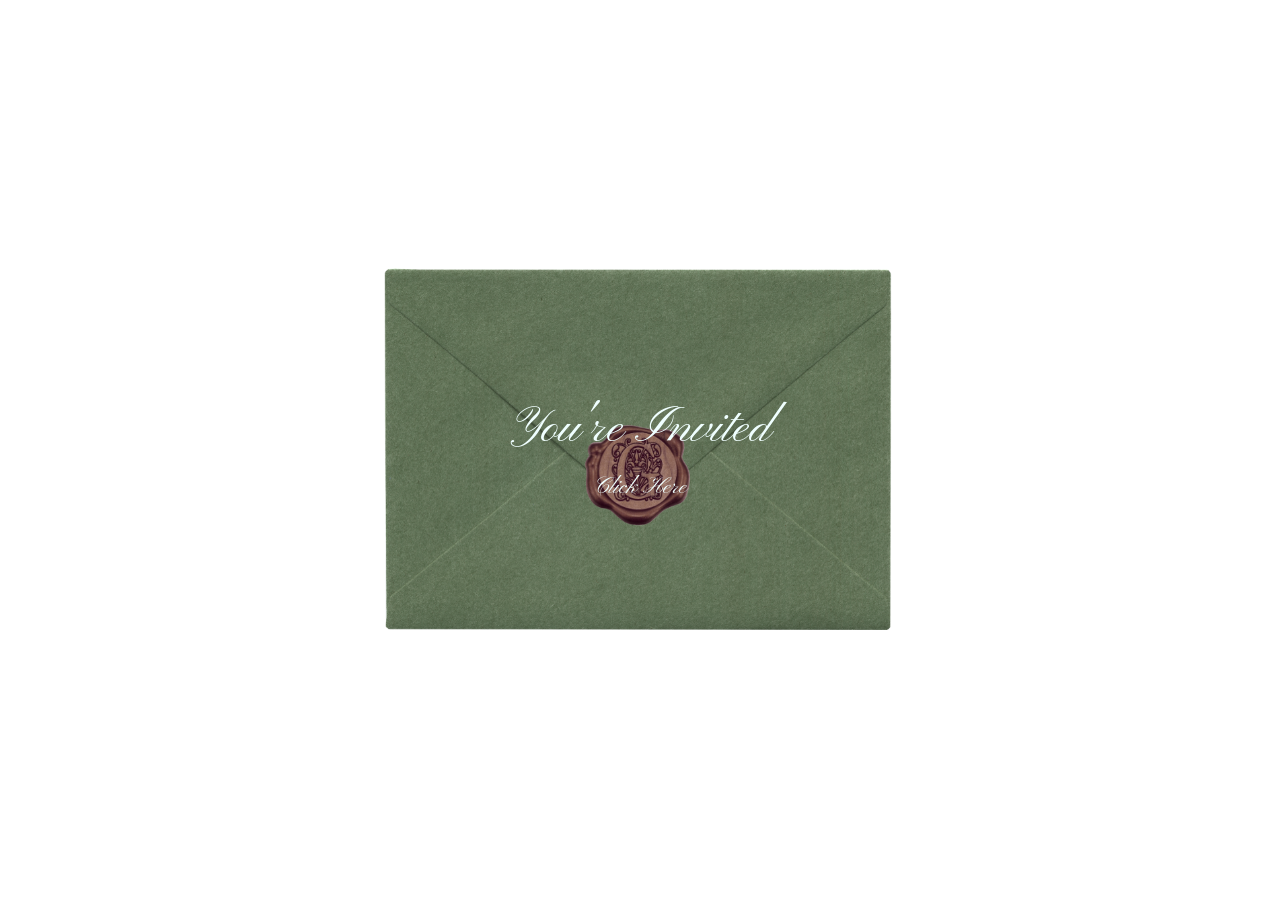
==== index.html @ 356a2af8 "first commit" ====
<!DOCTYPE html>
<html lang="en">
  <head>
    <meta charset="UTF-8" />
    <meta name="viewport" content="width=device-width, initial-scale=1.0"/>
    <title>jmgenterweddinginvited.us - Home</title>
    <link rel="preconnect" href="https://fonts.googleapis.com">
    <link rel="preconnect" href="https://fonts.gstatic.com" crossorigin>
    <link href="https://fonts.googleapis.com/css2?family=Pinyon+Script&display=swap" rel="stylesheet">
    <link rel="stylesheet" href="styles.css" />
  </head>
  <body>
   <div class="container">

    <!-- Background video -->
    <video class="video-bg" autoplay muted loop>
        <source src="tall grass sunset.mp4" type="video/mp4">
    </video>

    <!-- Foreground image -->
    <img class="foreground-image" src="cover.png" alt="envelope">

    <!-- Text overlay -->
    <div class="overlay">
        <p class="youreinvited">You're Invited</p>
        <p class="clickhere">
    <a href="openinvitation.html">Click Here</a>
</p>
    </div>

</div>
  </body>
</html>
---- styles.css ----
/* reset */
@media (max-width: 768px) {

    .foreground-image {
        width: 85vw;
    }

    .overlay {
        gap: 10px;
    }

    .youreinvited {
        font-size: 32px;
        letter-spacing: 2px;
    }

    .clickhere {
        font-size: 18px;
    }
}

* {
    margin: 0;
    padding: 0;
    box-sizing: border-box;
}

body {
    overflow-x: hidden;
}
.container {
    position: relative;
    min-height: 100vh;
    overflow: hidden;
    display: flex;
    justify-content: center;
    align-items: center;
}

/* background video */
.video-bg {
    position: absolute;
    inset: 0;
    width: 100%;
    height: 100%;
    object-fit: cover;
    z-index: 0;
}

/* foreground image */
.foreground-image {
    position: relative;
    width: 400px;
    z-index: 1;
    transform: scale(1.3);
    width: min(400px, 80vw);
    height: auto;
}

/* overlay container */
.overlay {
    position: absolute;
    inset: 0;
    z-index: 2;

    display: flex;
    flex-direction: column;
    justify-content: center;
    align-items: center;
    text-align: center;

    gap: 160px;
    
    gap: 12px;
    padding: 10px;
}

/* text styling */
.youreinvited,
.clickhere {
    font-family: "Pinyon Script", cursive;
    font-weight: 400;
    font-style: normal;
}

.youreinvited {
    font-size: 50px;
    color: azure;
    margin: 0;
    font-size: clamp(28px, 6vw, 50px);
}

.clickhere {
    font-size: 24px;
    color: azure;
    margin: 0;
    font-size: clamp(16px, 4vw, 24px);
}

/* links */
a:link {
    text-decoration: none;
    color: azure;
}

a:visited {
    color: azure;
}
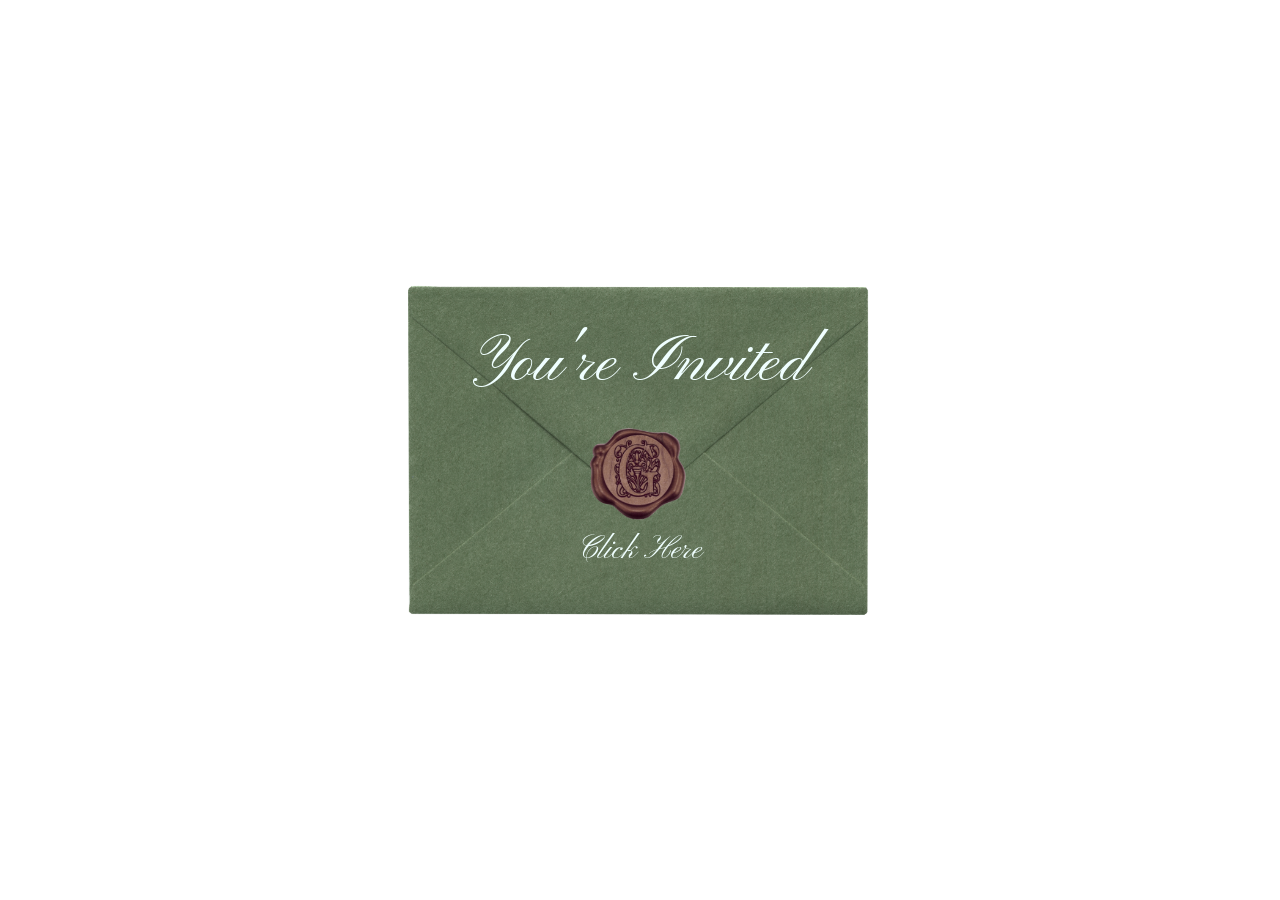
==== commit a4fbdbb0: "changed html css link to clear cache" ====
--- a/index.html
+++ b/index.html
@@ -7,7 +7,7 @@
     <link rel="preconnect" href="https://fonts.googleapis.com">
     <link rel="preconnect" href="https://fonts.gstatic.com" crossorigin>
     <link href="https://fonts.googleapis.com/css2?family=Pinyon+Script&display=swap" rel="stylesheet">
-    <link rel="stylesheet" href="styles.css" />
+    <link rel="stylesheet" href="styles.css?v=999" />
   </head>
   <body>
    <div class="container">
--- a/styles.css
+++ b/styles.css
@@ -1,108 +1,161 @@
-/* reset */
-@media (max-width: 768px) {
-
-    .foreground-image {
-        width: 85vw;
-    }
-
-    .overlay {
-        gap: 10px;
-    }
-
-    .youreinvited {
-        font-size: 32px;
-        letter-spacing: 2px;
-    }
-
-    .clickhere {
-        font-size: 18px;
-    }
+/* =========================
+   RESET
+========================= */
+* {
+  margin: 0;
+  padding: 0;
+  box-sizing: border-box;
 }
 
-* {
-    margin: 0;
-    padding: 0;
-    box-sizing: border-box;
+/* Prevent horizontal scrolling */
+html,
+body {
+  width: 100%;
+  overflow-x: hidden;
 }
 
-body {
-    overflow-x: hidden;
-}
+/* =========================
+   MAIN LAYOUT
+========================= */
 .container {
-    position: relative;
-    min-height: 100vh;
-    overflow: hidden;
-    display: flex;
-    justify-content: center;
-    align-items: center;
+  position: relative;
+  min-height: 100vh;
+
+  display: flex;
+  justify-content: center;
+  align-items: center;
+
+  overflow: hidden;
 }
 
-/* background video */
+/* =========================
+   BACKGROUND VIDEO
+========================= */
 .video-bg {
-    position: absolute;
-    inset: 0;
-    width: 100%;
-    height: 100%;
-    object-fit: cover;
-    z-index: 0;
+  position: fixed;
+  top: 0;
+  left: 0;
+
+  width: 100vw;
+  height: 100vh;
+
+  object-fit: cover;
+
+  z-index: -1;
+  pointer-events: none;
 }
 
-/* foreground image */
+/* =========================
+   FOREGROUND IMAGE
+========================= */
 .foreground-image {
-    position: relative;
-    width: 400px;
-    z-index: 1;
-    transform: scale(1.3);
-    width: min(400px, 80vw);
-    height: auto;
+  position: relative;
+  z-index: 1;
+
+  width: min(450px, 85vw);
+  height: auto;
+
+  transform: scale(1.05);
 }
 
-/* overlay container */
+/* =========================
+   OVERLAY (MAIN SPACING CONTROL)
+========================= */
 .overlay {
-    position: absolute;
-    inset: 0;
-    z-index: 2;
+  position: absolute;
+  inset: 0;
+  z-index: 2;
 
-    display: flex;
-    flex-direction: column;
-    justify-content: center;
-    align-items: center;
-    text-align: center;
+  display: flex;
+  flex-direction: column;
+  justify-content: center;
+  align-items: center;
 
-    gap: 160px;
-    
-    gap: 12px;
-    padding: 10px;
+  text-align: center;
+
+  /* 👇 DEFAULT GAP (DESKTOP) */
+  gap: 130px;
+
+  padding: 1rem;
 }
 
-/* text styling */
+/* =========================
+   TEXT
+========================= */
 .youreinvited,
 .clickhere {
-    font-family: "Pinyon Script", cursive;
-    font-weight: 400;
-    font-style: normal;
+  font-family: "Pinyon Script", cursive;
+  font-weight: 400;
+  color: azure;
 }
 
 .youreinvited {
-    font-size: 50px;
-    color: azure;
-    margin: 0;
-    font-size: clamp(28px, 6vw, 50px);
+  font-size: clamp(2.2rem, 5vw, 4rem);
+  line-height: 1.1;
 }
 
 .clickhere {
-    font-size: 24px;
-    color: azure;
-    margin: 0;
-    font-size: clamp(16px, 4vw, 24px);
+  font-size: clamp(1.2rem, 3vw, 2rem);
 }
 
-/* links */
-a:link {
-    text-decoration: none;
-    color: azure;
+/* =========================
+   LINKS
+========================= */
+a:link,
+a:visited {
+  color: azure;
+  text-decoration: none;
 }
 
-a:visited {
-    color: azure;
+a:hover {
+  opacity: 0.85;
+}
+
+/* =========================
+   TABLET
+========================= */
+@media (max-width: 900px) {
+  .foreground-image {
+    width: min(400px, 80vw);
+  }
+
+  .overlay {
+    gap: 100px;
+  }
+}
+
+/* =========================
+   MOBILE
+========================= */
+@media (max-width: 600px) {
+  .foreground-image {
+    width: 90vw;
+    transform: scale(1);
+  }
+
+  .overlay {
+    gap: 140px;
+    padding: 2rem 1rem;
+  }
+
+  .youreinvited {
+    font-size: 3.8rem;
+  }
+
+  .clickhere {
+    font-size: 2.2rem;
+  }
+}
+
+/* =========================
+   SMALL PHONES
+========================= */
+@media (max-width: 375px) {
+  .overlay {
+    gap: 110px;
+  }
+
+  .foreground-image {
+    width: 95vw;
+  }
 }
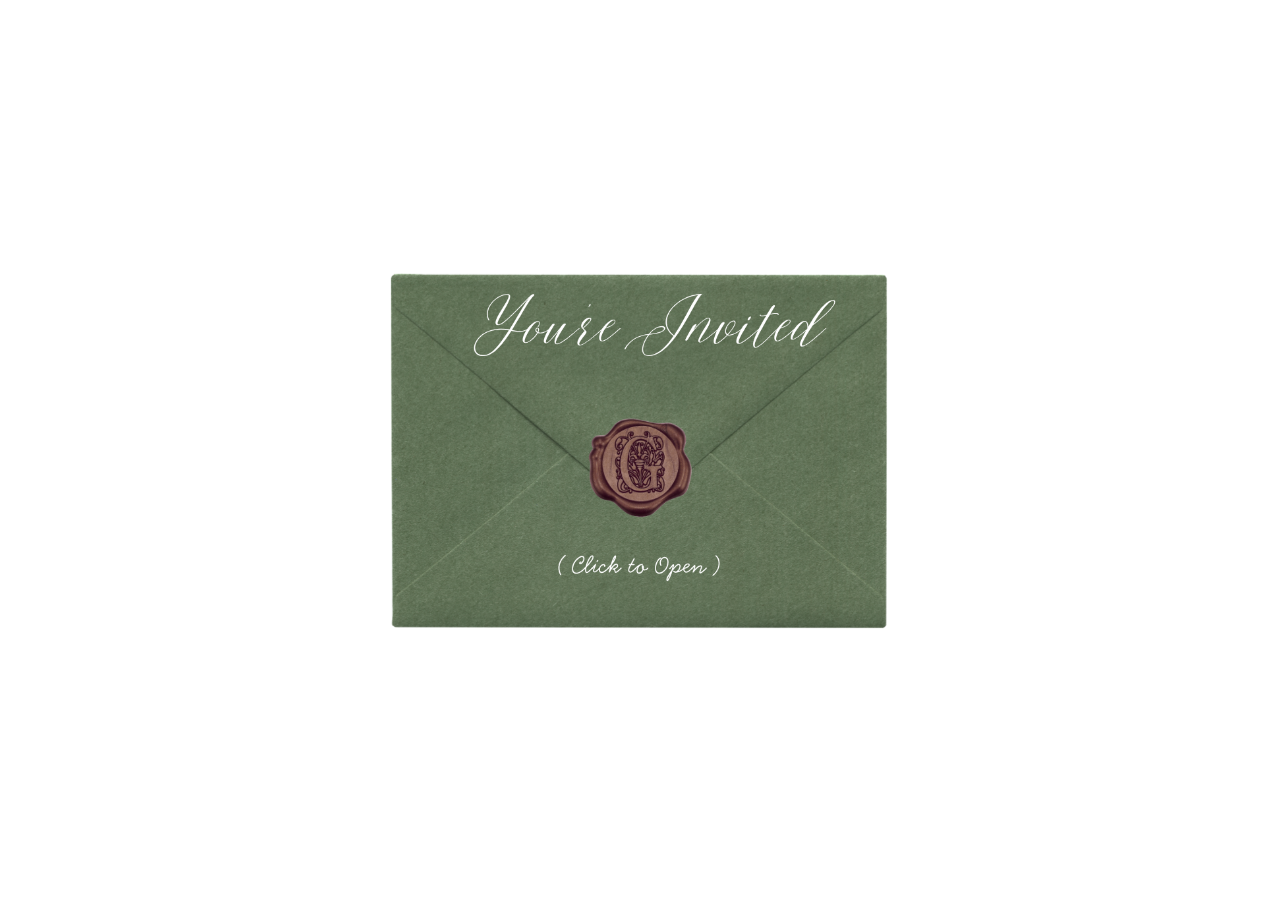
==== commit c1d0ec65: "made first page image a link, changed fonts on first and second page." ====
--- a/index.html
+++ b/index.html
@@ -3,11 +3,11 @@
   <head>
     <meta charset="UTF-8" />
     <meta name="viewport" content="width=device-width, initial-scale=1.0"/>
-    <title>jmgenterweddinginvited.us - Home</title>
+    <title>Closed Invitation</title>
     <link rel="preconnect" href="https://fonts.googleapis.com">
     <link rel="preconnect" href="https://fonts.gstatic.com" crossorigin>
     <link href="https://fonts.googleapis.com/css2?family=Pinyon+Script&display=swap" rel="stylesheet">
-    <link rel="stylesheet" href="styles.css?v=999" />
+    <link rel="stylesheet" href="styles.css?v=996" />
   </head>
   <body>
    <div class="container">
@@ -18,16 +18,11 @@
     </video>
 
     <!-- Foreground image -->
-    <img class="foreground-image" src="cover.png" alt="envelope">
-
-    <!-- Text overlay -->
-    <div class="overlay">
-        <p class="youreinvited">You're Invited</p>
-        <p class="clickhere">
-    <a href="openinvitation.html">Click Here</a>
-</p>
-    </div>
-
+     
+     <a href="openinvitation.html" class="foreground-image">
+        <img class="foreground-image" src="closed invitation.png" alt="closed invitation">
+     </a>
+    
 </div>
   </body>
 </html>
--- a/styles.css
+++ b/styles.css
@@ -55,8 +55,10 @@
   width: min(450px, 85vw);
   height: auto;
 
-  transform: scale(1.05);
+  transform: scale(1.15);
+  
 }
+
 
 /* =========================
    OVERLAY (MAIN SPACING CONTROL)
@@ -108,7 +110,7 @@
 }
 
 a:hover {
-  opacity: 0.85;
+  opacity: 1;
 }
 
 /* =========================
@@ -139,11 +141,11 @@
   }
 
   .youreinvited {
-    font-size: 3.8rem;
+    font-size: 3.2rem;
   }
 
   .clickhere {
-    font-size: 2.2rem;
+    font-size: 1.7rem;
   }
 }
 
